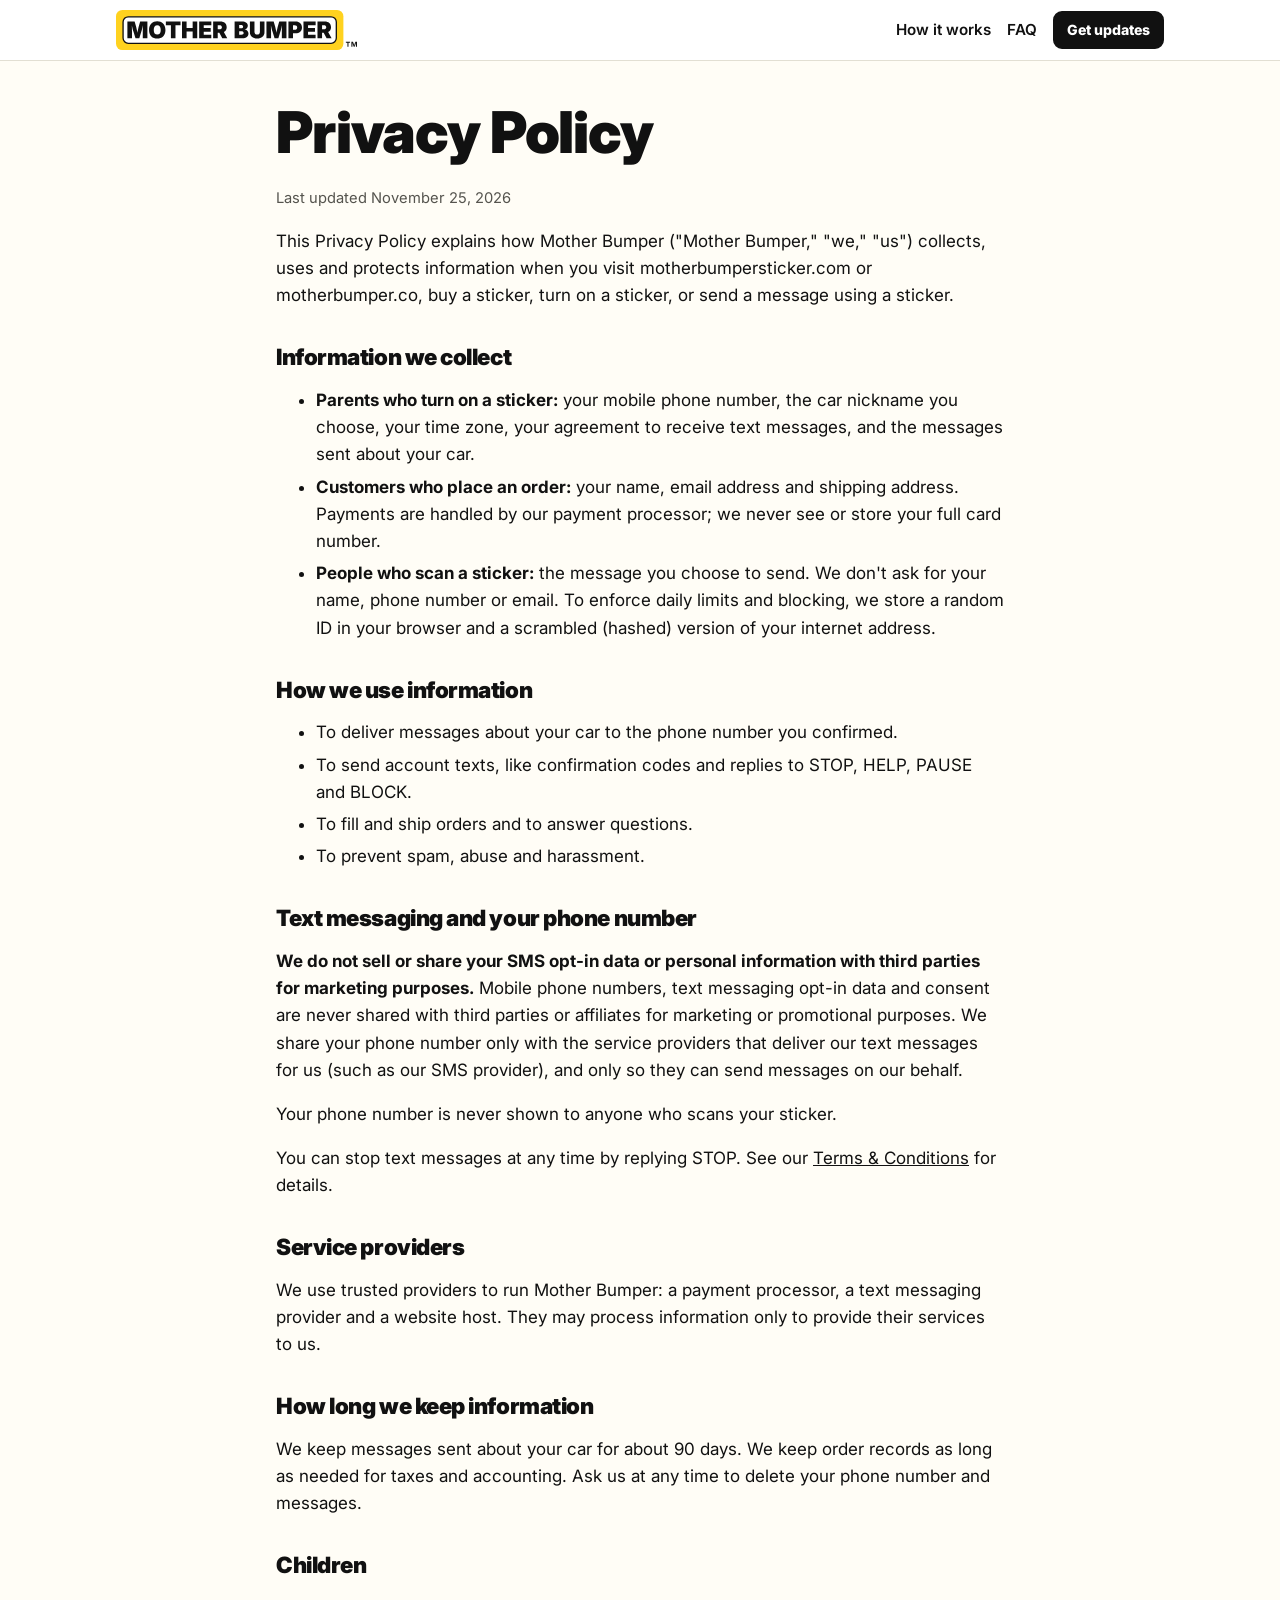
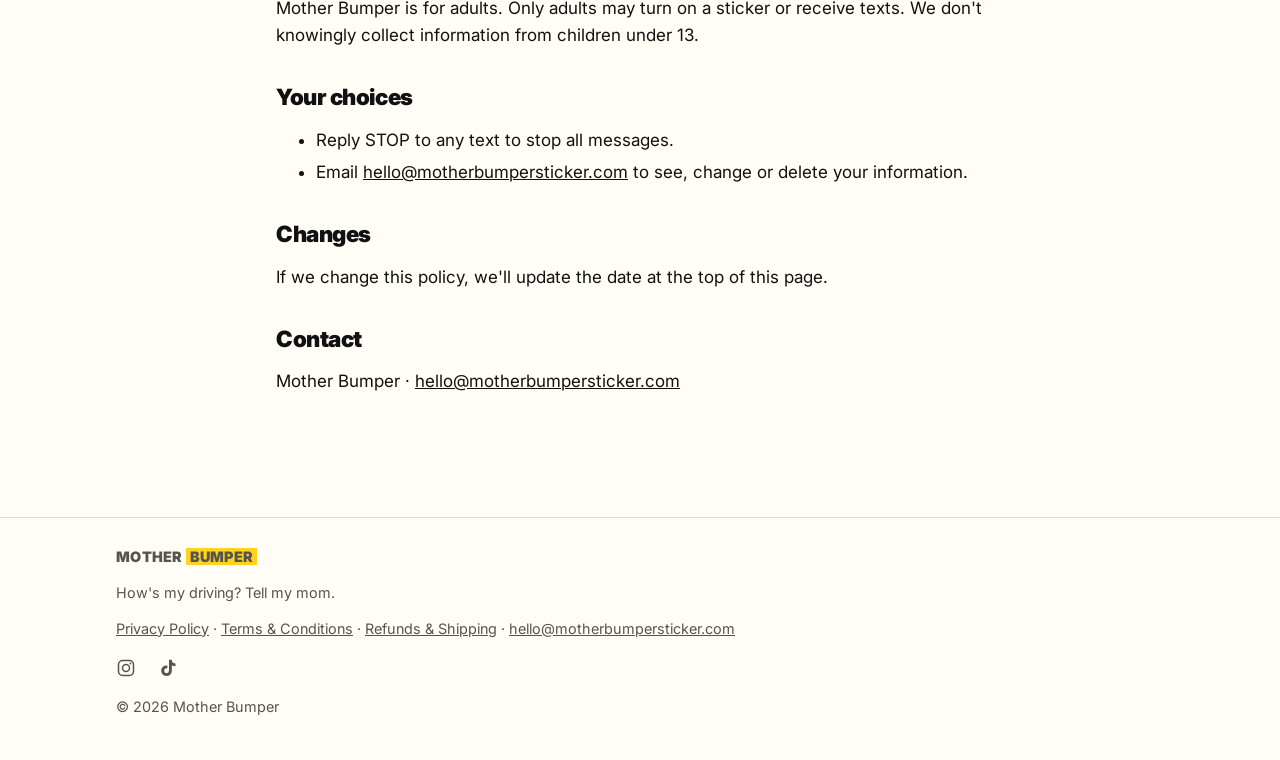
==== privacy/index.html @ d4f402c5 "Shop website as published Nov 26 (new TM logo) Co-Authored-By: Claude Opus 5.5 <noreply@anthropic.co" ====
<!doctype html><html lang="en"><head>
<meta charset="utf-8"><meta name="viewport" content="width=device-width,initial-scale=1">
<title>Privacy Policy · Mother Bumper</title><meta name="description" content="A big bumper sticker with a QR code. Other drivers scan it and text you a thumbs up or a heads-up about your new driver. $29.99 with 2 years of service, no subscription.">
<link rel="preconnect" href="https://fonts.googleapis.com"><link rel="preconnect" href="https://fonts.gstatic.com" crossorigin>
<link rel="stylesheet" href="https://fonts.googleapis.com/css2?family=Inter:wght@400;500;600;700;800;900&display=swap">
<script>document.documentElement.className+=" js"</script>
<link rel="icon" href="../favicon.svg" type="image/svg+xml"><link rel="icon" href="../favicon-32.png" sizes="32x32"><link rel="apple-touch-icon" href="../apple-touch-icon.png">
<link rel="stylesheet" href="../style.css">
<meta property="og:type" content="website"><meta property="og:site_name" content="Mother Bumper">
<meta property="og:title" content="Privacy Policy · Mother Bumper"><meta property="og:description" content="A big bumper sticker with a QR code. Other drivers scan it and text you a thumbs up or a heads-up about your new driver. $29.99 with 2 years of service, no subscription.">
<meta property="og:url" content="https://motherbumpersticker.com/privacy/">
<meta property="og:image" content="https://motherbumpersticker.com/og-image.jpg"><meta property="og:image:width" content="1200"><meta property="og:image:height" content="630">
<meta property="og:image:alt" content="A red car with a yellow Mother Bumper sticker: How's my driving? Tell my mom.">
<meta name="twitter:card" content="summary_large_image">
<style>.prose{max-width:760px;margin:0 auto;padding:40px 16px} .prose h2{font-size:1.4rem;margin-top:1.6em} .prose li{margin:.3em 0}
.shots{display:grid;grid-template-columns:repeat(auto-fit,minmax(260px,1fr));gap:20px;margin:20px 0} .shots figure{margin:0} .shots img{border:1px solid var(--line);border-radius:12px} .shots figcaption{font-size:.9rem;color:var(--muted);margin-top:6px}
.fun{display:grid;grid-template-columns:1fr;gap:20px 48px;align-items:center;padding-top:56px}
@media (min-width:760px){.fun{grid-template-columns:1fr 1fr} .fun.flip>.art{order:2}}
.fun .art{position:relative;max-width:440px;margin:0 auto;width:100%} .fun h2{margin-bottom:.3em} .fun p{font-size:1.08rem}
.fun .aside{color:var(--muted);font-size:.92rem;font-style:italic}
.fun .badge{position:absolute;width:28%;right:5%;bottom:-4%;transform:rotate(12deg)}
img{height:auto} .hero2 h1{font-size:clamp(2.2rem,4.6vw,3.3rem)}
.sec{padding-top:48px;padding-bottom:48px} .wrap.sec.tight-top{padding-top:0} .fun.sec.tight-bottom{padding-bottom:28px} .tight-top .benefits{margin-top:0} .benefits>div{background:#fff!important} section.wrap.sec{padding-top:48px;padding-bottom:48px}
.band-white{background:#fff;border-top:1px solid #eee9da;border-bottom:1px solid #eee9da}
.sub{color:var(--muted);max-width:60ch;margin-top:-4px}
.hero2{background:linear-gradient(180deg,#EAF3FC 0%,#F6F7F3 100%);border-bottom:1px solid #e3e3dc}
.hero2-grid{display:grid;grid-template-columns:1fr;gap:36px;padding-top:56px;padding-bottom:64px;align-items:center}
@media (min-width:900px){.hero2-grid{grid-template-columns:1.05fr 1fr}}
.hero2 .eyebrow{font-weight:800;font-size:.8rem;letter-spacing:.08em;text-transform:uppercase;color:#4c6a8a;margin:0 0 10px}
.hero2 h1 .ul{box-shadow:inset 0 -.22em 0 var(--y)}
.hero2 .lede{font-size:1.18rem;max-width:36ch;color:#2c2c28;margin-bottom:.4em}
.hero2 .lede2{color:var(--muted);max-width:40ch;margin-top:0}
.chips2{list-style:none;padding:0;margin:18px 0 0;display:flex;flex-wrap:wrap;gap:8px}
.chips2 li{background:#fff;border:1.5px solid #dfe3e8;border-radius:999px;padding:6px 12px;font-size:.88rem;font-weight:600}
.soon2{margin:22px 0 8px;font-size:.98rem}
.hero2-art img{transform:rotate(-3deg);border-radius:10px;box-shadow:0 2px 0 rgba(0,0,0,.06),0 24px 50px rgba(30,50,80,.22);max-width:560px;width:100%;margin:0 auto}
.big-cta{font-size:1.08rem;padding:15px 28px;display:none} .js .big-cta{display:inline-block} .js .reveal-form{display:none} .js .reveal.open .reveal-form{display:block} .js .reveal.open .big-cta{display:none}
.hero3 .chips3{margin:22px 0 0}
.signup{display:flex;gap:8px;flex-wrap:wrap;max-width:500px}
.signup input[type=email]{flex:1 1 220px;min-width:0}
.signup .btn{flex:0 0 auto}
.hp{position:absolute;left:-9999px} .sr{position:absolute;width:1px;height:1px;overflow:hidden;clip:rect(0 0 0 0)}
.fine{font-size:.8rem;color:var(--muted);margin:8px 0 0}
.msgs2{display:grid;grid-template-columns:repeat(auto-fit,minmax(280px,1fr));gap:20px;margin:24px 0 18px}
.tag2{font-weight:800;font-size:.8rem;letter-spacing:.06em;text-transform:uppercase;color:var(--muted);margin:0 0 8px}
.bubble2{background:#ECECF0;border-radius:18px 18px 18px 6px;padding:14px 16px;font-size:.95rem;line-height:1.45}
.benefits{display:grid;grid-template-columns:repeat(auto-fit,minmax(240px,1fr));gap:20px;margin:24px 0 18px}
.benefits>div{background:var(--bg);border:1px solid #eee9da;border-radius:16px;padding:22px}
.benefits .dot{display:block;width:14px;height:14px;border-radius:50%;background:var(--y);border:3px solid var(--ink);margin-bottom:12px}
.benefits p{margin:0;color:#3b3a33}
.carmock{margin:24px 0 0} .carmock img{border-radius:16px;width:100%;max-width:900px;margin:0 auto}
.carmock figcaption{text-align:center;font-size:.85rem;color:var(--muted);margin-top:8px}
.choose{margin-top:44px}
.opts{display:grid;grid-template-columns:1fr 1fr;gap:14px;max-width:760px}
.opt{margin:0;background:var(--bg);border:1px solid #eee9da;border-radius:12px;padding:12px} .opt img{border-radius:5px}
.opt figcaption{font-size:.9rem;margin-top:8px}
.price-line{margin-top:18px;font-size:.95rem}
.final{background:var(--ink);color:#fff} .final-in{padding-top:64px;padding-bottom:64px;text-align:center}
.final h2{color:#fff} .final h2::after{content:"";display:block;width:56px;height:6px;background:var(--y);margin:12px auto 0;border-radius:3px}
.final p{color:#d8d8d2} .final .signup{margin:18px auto 0;justify-content:center} .final .btn{background:var(--y);color:var(--ink);border-color:var(--y)} .final .fine{color:#aaa}
.fun.sec{padding-top:48px;padding-bottom:48px}
.hero3{position:relative;color:#fff;background:#3d4a3a url(img/hero-bg.jpg) 72% 100%/max(140%,1100px) auto no-repeat;min-height:860px;text-align:center}
.hero3::before{content:"";position:absolute;inset:0;background:linear-gradient(180deg,rgba(10,18,14,.62) 0%,rgba(10,18,14,.45) 38%,rgba(10,18,14,0) 62%)}
.hero3-in{position:relative;padding-top:64px;padding-bottom:40px;max-width:1080px}
.hero3-in>*{max-width:640px;margin-left:auto!important;margin-right:auto!important} .hero3 .chips3{justify-content:center} .hero3 .signup{justify-content:center} .hero3 h1,.hero3 .lede{text-shadow:0 2px 12px rgba(0,0,0,.35)}
.hero3 .eyebrow{font-weight:800;font-size:.8rem;letter-spacing:.1em;text-transform:uppercase;color:#FFE27A;margin:0 0 12px}
.hero3 h1{font-size:clamp(2.3rem,4.4vw,3.3rem);color:#fff;max-width:600px}
.hero3 h1 .ul{box-shadow:inset 0 -.2em 0 rgba(255,210,31,.85)}
.hero3 .lede{font-size:1.2rem;color:#E9EEF4;margin:.2em 0 .8em}
.chips3{list-style:none;padding:0;margin:0 0 20px;display:flex;flex-wrap:wrap;gap:8px}
.chips3 li{background:rgba(255,255,255,.14);border:1px solid rgba(255,255,255,.28);backdrop-filter:blur(4px);border-radius:999px;padding:6px 13px;font-size:.9rem;font-weight:600}
.chips3 li:first-child{background:var(--y);color:var(--ink);border-color:var(--y);font-size:1rem}
.hero3 .btn{background:var(--y);color:var(--ink);border-color:var(--y)}
.hero3 .fine{color:#C9D3DE}
@media (max-width:760px){.hero3{min-height:900px;background-size:255% auto;background-position:62% 100%} .hero3-in{padding-top:36px} .hero3::before{background:linear-gradient(180deg,rgba(10,18,14,.66) 0%,rgba(10,18,14,.5) 45%,rgba(10,18,14,0) 66%)}}
.phones{display:flex;gap:20px;margin:28px -16px 8px;padding:6px 16px 26px;overflow-x:auto;scroll-snap-type:x mandatory;-webkit-overflow-scrolling:touch;scrollbar-width:thin}
.swipe-hint{text-align:center;font-size:.85rem;font-weight:700;color:var(--muted);margin:0 0 14px}
.phone{margin:0;flex:0 0 300px;max-width:82vw;scroll-snap-align:center}
.phone .tag2{text-align:center}
.ph-screen{background:#fff;border:10px solid #16171a;border-radius:42px;padding:0 14px 26px;box-shadow:0 20px 40px rgba(20,30,50,.18);min-height:450px;position:relative}
.ph-screen::before{content:"";display:block;width:90px;height:24px;background:#16171a;border-radius:0 0 14px 14px;margin:0 auto 10px}
.ph-head{display:flex;flex-direction:column;align-items:center;gap:4px;padding-bottom:10px;border-bottom:1px solid #eee}
.ph-av{width:44px;height:44px;border-radius:50%;background:var(--y);color:var(--ink);font-weight:900;font-size:.9rem;display:flex;align-items:center;justify-content:center}
.ph-name{font-size:.78rem;color:#333;font-weight:600}
.ph-time{text-align:center;font-size:.72rem;color:#8a8a8f;margin:12px 0 8px}
.ph-bub{background:#E9E9EB;color:#111;border-radius:20px 20px 20px 6px;padding:10px 14px;font-size:.9rem;line-height:1.38;max-width:88%}
.closeup{position:absolute;left:16px;right:16px;bottom:min(calc(max(28.3vw,222px) - 222px),158px);text-align:center;z-index:1} @media (max-width:760px){.closeup{bottom:calc(33vw - 104px)}}
.closeup img{max-width:620px;width:100%;margin:0 auto;transform:rotate(-2deg);border-radius:8px;box-shadow:0 18px 40px rgba(20,30,40,.28)}
.closeup p{font-size:.85rem;color:var(--muted);margin:14px 0 0}
 #how h2{margin-bottom:24px;max-width:24ch}
@media (max-width:760px){.sec,section.wrap.sec,.fun.sec{padding-top:32px!important;padding-bottom:32px!important} .wrap.sec.tight-top{padding-top:0!important} .fun.sec.tight-bottom{padding-bottom:20px!important}}
.steps li p{margin-bottom:0}
.phone.shot img{width:100%;mix-blend-mode:multiply} @media (min-width:1000px){.phones{justify-content:center} .swipe-hint{display:none}}
.how-grid{display:grid;gap:24px;align-items:center} @media (min-width:860px){.how-grid{grid-template-columns:1.1fr .9fr}}
.steps.steps-col{grid-template-columns:1fr} .how-art img{max-width:400px;width:100%;margin:0 auto}
.phones-wrap{position:relative}
.more-arrow{position:absolute;right:4px;top:42%;width:48px;height:48px;border-radius:50%;border:0;background:var(--y);color:var(--ink);font:inherit;font-size:1.5rem;font-weight:900;box-shadow:0 6px 18px rgba(0,0,0,.25);cursor:pointer;z-index:3}
@media (min-width:1000px){.more-arrow{display:none}}
@media (max-width:760px){.opts{grid-template-columns:1fr 1fr!important;gap:10px!important}}
.cgroup{margin-top:28px} .cgroup h3{font-size:1.25rem;margin-bottom:2px} .cgroup .sub{margin-top:0}
.cta-row{margin:22px 0 0} .cta-row.center{text-align:center;margin:8px 0 14px} #how .cta-row,#stickers .cta-row{text-align:center}
.specs{background:var(--bg);border:1px solid #eee9da;border-radius:16px;padding:20px 22px;margin-top:28px} .specs h3{margin:0 0 8px} .specs ul{margin:0;padding-left:1.1em;display:grid;gap:6px} @media (min-width:760px){.specs ul{grid-template-columns:1fr 1fr;column-gap:28px}}
.closeup .size-note{display:inline-block;font-size:.95rem;color:#fff;font-weight:700;margin:14px auto 0;max-width:560px;background:rgba(10,18,14,.72);padding:8px 14px;border-radius:10px;line-height:1.35}
.big-point{font-size:1.3rem;font-weight:800;margin:0 0 8px}
.sizecmp{margin:18px 0 8px;padding:24px 20px 18px;background:#fff;border:1px solid #eee9da;border-radius:16px;container-type:inline-size}
.sc-row{display:flex;align-items:flex-end;justify-content:center;gap:5.3%}
.sc-sticker{width:51.8%} .sc-plate{width:42.9%}
.sc-sticker img{width:100%;aspect-ratio:14.5/4;border-radius:3px;box-shadow:0 4px 14px rgba(0,0,0,.15)}
.plate{width:100%;aspect-ratio:12/6;background:#eef1f3;border:3px solid #68727a;border-radius:6%/12%;display:flex;flex-direction:column;align-items:center;justify-content:center;box-sizing:border-box}
.pl-state{font-weight:800;letter-spacing:.2em;color:#3E7BD6;font-size:max(9px,1.4cqw)} .pl-num{font-weight:900;letter-spacing:.06em;color:#36414a;font-size:max(14px,3.2cqw)}
.sc-dim{position:relative;margin-top:10px;border-top:2px solid #111;text-align:center} .sc-dim::before,.sc-dim::after{content:"";position:absolute;top:-8px;width:2px;height:14px;background:#111} .sc-dim::before{left:0} .sc-dim::after{right:0}
.sc-dim span{display:inline-block;font-weight:700;font-size:.9rem;margin-top:4px}
.sc-label{text-align:center;font-weight:800;margin:4px 0 0;font-size:1rem} .sc-label small{font-weight:500;color:var(--muted)}
.sizecmp figcaption{text-align:center;font-weight:600;margin-top:16px;font-size:.98rem}
@media (max-width:640px){.sc-row{flex-direction:column;align-items:flex-start;gap:22px} .sc-sticker{width:100%} .sc-plate{width:82.76%} .sizecmp{padding:20px 14px 16px}}
.founder{padding:8px 0 44px} .founder p{max-width:560px;margin:0 auto;text-align:center;font-style:italic;font-size:1.05rem;color:#4a4943} .founder p::before{content:'';display:block;width:40px;height:2px;background:var(--y);margin:0 auto 16px}
.social{display:flex;gap:14px;margin:10px 0 10px -4px}.social a{color:var(--muted);display:inline-flex;padding:4px;border-radius:6px}.social a:hover{color:var(--ink)}.social svg{display:block}
.photo{border-radius:14px;box-shadow:0 10px 30px rgba(0,0,0,.14);display:block} .fun .art.art-photo{max-width:560px} .how-art img.photo{max-width:480px}
.size-pair{display:block;grid-template-columns:1fr;gap:18px;align-items:center;margin:18px 0 8px} .size-pair .sizecmp{margin:0} .size-photo{width:100%}
@media (min-width:900px){.size-pair{grid-template-columns:3fr 2fr}}
.hero4{background:#dfeaf3 url(img/hero-wide.jpg) left center/cover no-repeat;min-height:640px;display:flex;align-items:center}
.hero4::before{background:linear-gradient(90deg,rgba(14,18,24,0) 38%,rgba(14,18,24,.5) 58%,rgba(14,18,24,.72) 100%)}
.hero4 .hero3-in{padding-top:56px;padding-bottom:56px;width:100%;max-width:1180px}
.hero4 .hero3-in>*{max-width:470px;margin-left:auto!important;margin-right:0!important;text-align:left}
.hero4 .chips3,.hero4 .signup{justify-content:flex-start}
.hero4 h1{font-size:clamp(2.2rem,3.8vw,3.1rem)}
.hero4-photo{display:none}
.size-note4{font-size:.76rem;font-style:italic;line-height:1.4;color:#D5DDE5;margin-top:14px!important;text-shadow:0 1px 6px rgba(0,0,0,.5)}
@media (max-width:860px){.hero4{display:block;background:linear-gradient(180deg,#E3F0FA 0%,#F4F9FD 100%);min-height:0;color:var(--ink)} .hero4::before{display:none} .hero4 h1{color:var(--ink)} .hero4 h1,.hero4 .lede{text-shadow:none} .hero4 .lede{color:#33414d} .hero4 .eyebrow{color:#3c5a73} .hero4 .chips3 li{background:#fff;border-color:#cddbe6;color:var(--ink);backdrop-filter:none} .hero4 .chips3 li:first-child{background:var(--y);border-color:var(--y)} .hero4 .size-note4{color:var(--muted);text-shadow:none} .hero4 .fine{color:var(--muted)}
.hero4 .hero3-in>.hero4-photo{display:block;height:min(100vw,440px);background:url(img/hero-phone.jpg) 30% 50%/cover no-repeat;margin:4px -16px 22px -16px!important;max-width:none}
.hero4 .hero3-in{padding-top:26px;padding-bottom:34px} .hero4 .hero3-in>*{max-width:none;margin-left:0!important}}
.soon{background:var(--y-soft);border:2px solid var(--ink);border-radius:14px;padding:18px 20px;margin-top:20px}</style>
</head><body>
<header class="top"><div class="wrap"><a href="../" class="home"><img src="../img/logo.svg" alt="Mother Bumper" class="logo" width="241" height="40"></a>
<nav><a href="../#how">How it works</a><a href="../#faq">FAQ</a><a href="../#updates" class="btn sm">Get updates</a></nav></div></header>
<main><div class="prose">
<h1>Privacy Policy</h1>
<p class="small">Last updated November 25, 2026</p>
<p>This Privacy Policy explains how Mother Bumper ("Mother Bumper," "we," "us") collects, uses and protects information when you visit motherbumpersticker.com or motherbumper.co, buy a sticker, turn on a sticker, or send a message using a sticker.</p>

<h2>Information we collect</h2>
<ul>
<li><b>Parents who turn on a sticker:</b> your mobile phone number, the car nickname you choose, your time zone, your agreement to receive text messages, and the messages sent about your car.</li>
<li><b>Customers who place an order:</b> your name, email address and shipping address. Payments are handled by our payment processor; we never see or store your full card number.</li>
<li><b>People who scan a sticker:</b> the message you choose to send. We don't ask for your name, phone number or email. To enforce daily limits and blocking, we store a random ID in your browser and a scrambled (hashed) version of your internet address.</li>
</ul>

<h2>How we use information</h2>
<ul>
<li>To deliver messages about your car to the phone number you confirmed.</li>
<li>To send account texts, like confirmation codes and replies to STOP, HELP, PAUSE and BLOCK.</li>
<li>To fill and ship orders and to answer questions.</li>
<li>To prevent spam, abuse and harassment.</li>
</ul>

<h2>Text messaging and your phone number</h2>
<p><b>We do not sell or share your SMS opt-in data or personal information with third parties for marketing purposes.</b> Mobile phone numbers, text messaging opt-in data and consent are never shared with third parties or affiliates for marketing or promotional purposes. We share your phone number only with the service providers that deliver our text messages for us (such as our SMS provider), and only so they can send messages on our behalf.</p>
<p>Your phone number is never shown to anyone who scans your sticker.</p>
<p>You can stop text messages at any time by replying STOP. See our <a href="../terms/">Terms &amp; Conditions</a> for details.</p>

<h2>Service providers</h2>
<p>We use trusted providers to run Mother Bumper: a payment processor, a text messaging provider and a website host. They may process information only to provide their services to us.</p>

<h2>How long we keep information</h2>
<p>We keep messages sent about your car for about 90 days. We keep order records as long as needed for taxes and accounting. Ask us at any time to delete your phone number and messages.</p>

<h2>Children</h2>
<p>Mother Bumper is for adults. Only adults may turn on a sticker or receive texts. We don't knowingly collect information from children under 13.</p>

<h2>Your choices</h2>
<ul>
<li>Reply STOP to any text to stop all messages.</li>
<li>Email <a href="mailto:hello@motherbumpersticker.com">hello@motherbumpersticker.com</a> to see, change or delete your information.</li>
</ul>

<h2>Changes</h2>
<p>If we change this policy, we'll update the date at the top of this page.</p>

<h2>Contact</h2>
<p>Mother Bumper · <a href="mailto:hello@motherbumpersticker.com">hello@motherbumpersticker.com</a></p>
</div></main>
<footer><div class="wrap"><span class="brand">MOTHER <span>BUMPER</span></span><p>How's my driving? Tell my mom.</p>
<p><a href="../privacy/">Privacy Policy</a> · <a href="../terms/">Terms &amp; Conditions</a> · <a href="../refunds/">Refunds &amp; Shipping</a> · <a href="mailto:hello@motherbumpersticker.com">hello@motherbumpersticker.com</a></p>
<p class="social"><a href="https://www.instagram.com/motherbumpersticker/" aria-label="Mother Bumper on Instagram" target="_blank" rel="noopener"><svg viewBox="0 0 24 24" width="20" height="20" aria-hidden="true" fill="none" stroke="currentColor" stroke-width="1.8"><rect x="3" y="3" width="18" height="18" rx="5"/><circle cx="12" cy="12" r="4.2"/><circle cx="17.4" cy="6.6" r="1.1" fill="currentColor" stroke="none"/></svg></a><a href="https://www.tiktok.com/@motherbumpersticker" aria-label="Mother Bumper on TikTok" target="_blank" rel="noopener"><svg viewBox="0 0 24 24" width="20" height="20" aria-hidden="true" fill="currentColor"><path d="M16.6 2h-3.4v13.3a2.9 2.9 0 1 1-2.9-2.9c.3 0 .6 0 .9.1V9a6.4 6.4 0 1 0 5.4 6.3V8.6a8 8 0 0 0 4.4 1.4V6.6a4.5 4.5 0 0 1-4.4-4.6z"/></svg></a></p>
<p>&copy; 2026 Mother Bumper</p></div></footer>
</body></html>
---- style.css ----
:root{
  --y:#FFD21F; --y-soft:#FFF3C4; --ink:#111; --muted:#55544e; --line:#e2dfd3; --bg:#fffdf6; --card:#fff;
  --good:#1f7a45; --warn:#b4231a;
  font-family:Inter,system-ui,-apple-system,"Segoe UI",sans-serif;
}
*{box-sizing:border-box}
body{margin:0;background:var(--bg);color:var(--ink);font-size:17px;line-height:1.5}
a{color:inherit}
img{max-width:100%;display:block}
h1,h2,h3{line-height:1.1;letter-spacing:-.02em;margin:0 0 .4em}
h1{font-weight:900;font-size:clamp(2.2rem,6vw,3.6rem)}
h2{font-weight:900;font-size:clamp(1.6rem,4vw,2.3rem);margin-top:.2em}
h3{font-weight:800;font-size:1.15rem}
.wrap{max-width:1080px;margin:0 auto;padding:0 16px}
section.wrap{padding-top:56px;padding-bottom:8px}
.small,.tiny{color:var(--muted)} .small{font-size:.92rem} .tiny{font-size:.82rem}
.center{text-align:center}

.demo{background:#222;color:#ffe680;text-align:center;font-size:.85rem;padding:6px 12px}
.demo-hint{background:var(--y-soft);border-left:4px solid var(--y);padding:8px 12px;border-radius:6px;font-size:.92rem}

.brand{font-weight:900;letter-spacing:.02em;white-space:nowrap}
.brand span{background:var(--y);padding:0 .25em}
header.top{border-bottom:1px solid var(--line);background:#fff;position:sticky;top:0;z-index:5}
header.top .wrap{display:flex;align-items:center;justify-content:space-between;gap:12px;min-height:60px;flex-wrap:wrap}
header.top .home{text-decoration:none;font-size:1.1rem}
header.top .home{display:block;line-height:0}
.logo{display:block;height:40px;width:auto}
@media (max-width:640px){.logo{height:34px}}
header.top nav{display:flex;gap:16px;align-items:center;font-weight:600;font-size:.95rem}
header.top nav a{text-decoration:none}
@media (max-width:640px){header.top nav a:not(.btn){display:none}}

.btn{display:inline-block;background:var(--ink);color:#fff;border:2px solid var(--ink);border-radius:12px;padding:12px 22px;font:inherit;font-weight:800;text-decoration:none;cursor:pointer;text-align:center}
.btn:hover{filter:brightness(1.15)}
.btn:disabled{opacity:.4;cursor:not-allowed}
.btn.sm{padding:6px 12px;font-size:.88rem;border-radius:9px}
.btn.big{display:block;width:100%;padding:15px;font-size:1.08rem}
.btn.alt{background:transparent;color:var(--ink);border-color:var(--line)}
.btn.y{background:var(--y);color:var(--ink);border-color:var(--y)}
.btn.danger{color:var(--warn)}
.link{background:none;border:0;font:inherit;color:var(--muted);text-decoration:underline;cursor:pointer;padding:8px;display:block;margin:4px auto 0}

.hero{background:var(--y);border-bottom:6px solid var(--ink)}
.hero-grid{display:grid;grid-template-columns:1fr;gap:28px;padding-top:44px;padding-bottom:44px;align-items:center}
@media (min-width:860px){.hero-grid{grid-template-columns:1.05fr 1fr}}
.hero h1 .hl{background:var(--ink);color:var(--y);padding:0 .15em;box-decoration-break:clone;-webkit-box-decoration-break:clone}
.hero .lede{font-size:1.2rem;max-width:34ch}
.hero .small{color:#3b3a33}
.hero-img{border-radius:10px;box-shadow:0 10px 30px rgba(0,0,0,.25);transform:rotate(-2deg)}

.steps{list-style:none;padding:0;margin:0;display:grid;grid-template-columns:repeat(auto-fit,minmax(230px,1fr));gap:16px}
.steps li{background:var(--card);border:1px solid var(--line);border-radius:14px;padding:18px}
.steps li>b{display:inline-flex;width:34px;height:34px;border-radius:50%;background:var(--y);align-items:center;justify-content:center;font-weight:900;margin-bottom:10px}
.phone-demo{max-width:420px;margin:28px auto 0;background:#f1f1f3;border-radius:24px;padding:16px;display:flex;flex-direction:column;gap:10px}
.bubble{background:#e3e3e8;border-radius:16px;padding:10px 12px;font-size:.92rem}

.band{background:var(--ink);color:#fff;margin-top:56px}
.three{display:grid;grid-template-columns:repeat(auto-fit,minmax(240px,1fr));gap:24px;padding-top:40px;padding-bottom:40px}
.band h3{color:var(--y)}
.band p{color:#ddd;margin:0}

.picks{display:grid;grid-template-columns:repeat(auto-fill,minmax(250px,1fr));gap:14px;margin:18px 0 90px}
.pick{background:var(--card);border:2px solid var(--line);border-radius:14px;padding:12px;display:flex;flex-direction:column;gap:10px;cursor:default}
.pick.on{border-color:var(--ink);box-shadow:0 0 0 3px var(--y)}
.pick img{border-radius:6px}
.pick-row{display:flex;justify-content:space-between;align-items:center;gap:8px;font-size:.95rem}
.qty{display:flex;align-items:center;border:1.5px solid var(--line);border-radius:10px;overflow:hidden;flex:none}
.qty button{width:36px;height:36px;border:0;background:#f4f2ea;font-size:1.2rem;font-weight:700;cursor:pointer}
.qty input{width:40px!important;height:36px;border:0!important;padding:0!important;border-radius:0!important;text-align:center;font:inherit;font-weight:700;-moz-appearance:textfield}
.qty input::-webkit-inner-spin-button{-webkit-appearance:none}
.cart-bar{position:sticky;bottom:12px;background:var(--ink);color:#fff;border-radius:16px;padding:12px 14px 12px 20px;display:flex;align-items:center;justify-content:space-between;gap:12px;box-shadow:0 8px 24px rgba(0,0,0,.25)}
.cart-bar div{display:flex;flex-direction:column;line-height:1.2}
.cart-bar span{font-size:.85rem;color:#ccc}
.cart-bar strong{font-size:1.4rem}
.cart-bar .btn{background:var(--y);color:var(--ink);border-color:var(--y)}

.faq details{border-bottom:1px solid var(--line);padding:14px 0}
.faq summary{font-weight:700;cursor:pointer}
.faq p{margin:.6em 0 0;color:var(--muted)}
footer{margin-top:64px;border-top:1px solid var(--line);padding:28px 0;font-size:.9rem;color:var(--muted)}

/* Phone pages reached from a QR code */
main.narrow{max-width:480px;margin:0 auto;background:#fff;min-height:100vh}
.mini{background:var(--y);border-bottom:4px solid var(--ink)}
.mini-in{padding:14px 16px;font-weight:900;font-size:1.35rem;letter-spacing:-.01em;line-height:1.15}
.mini small{display:block;font-size:.72rem;letter-spacing:.08em;font-weight:700;opacity:.8}
.pad{padding:18px 16px}
.big{font-size:1.25rem;font-weight:800;line-height:1.25;margin:.2em 0 .5em}
.stack{display:flex;flex-direction:column;gap:12px}
.err{background:#fde8e6;color:var(--warn);border-radius:8px;padding:9px 12px;font-weight:600}
.ok{background:#e4f4ea;color:var(--good);border-radius:8px;padding:9px 12px;font-weight:600}
.emoji{font-size:3rem;margin-top:12px}
.carname{display:inline-block;background:var(--ink);color:var(--y);font-weight:800;border-radius:8px;padding:3px 10px;margin:0}
.tiles{display:grid;grid-template-columns:1fr 1fr;gap:12px;margin:12px 0}
.tile{border:2.5px solid var(--line);border-radius:16px;padding:18px 8px;text-align:center;font-weight:800;cursor:pointer;position:relative}
.tile input{position:absolute;opacity:0;inset:0;cursor:pointer}
.tile .t-emoji{display:block;font-size:2rem;line-height:1.2}
.tile.good{border-color:var(--good)} .tile.warn{border-color:var(--warn)}
.tile:has(input:checked){box-shadow:0 0 0 3px var(--y)}
.chips{display:flex;flex-wrap:wrap;gap:8px;margin-bottom:12px}
.chip{position:relative;cursor:pointer}
.chip input{position:absolute;opacity:0}
.chip span{display:inline-block;border:2px solid var(--line);border-radius:999px;padding:8px 14px;font-weight:700;font-size:.95rem}
.chip input:checked+span{background:var(--warn);border-color:var(--warn);color:#fff}
.chip input:focus-visible+span{outline:3px solid var(--y)}
textarea,input:not([type=checkbox]):not([type=radio]),select{width:100%;font:inherit;border:2px solid var(--line);border-radius:10px;padding:11px 12px;background:#fff}
textarea:focus,input:focus,select:focus{outline:none;border-color:var(--ink)}
.lbl{display:block;font-weight:700;font-size:.9rem;margin-top:10px}
.lbl input,.lbl select{margin-top:4px;font-weight:400}
.check{display:flex;gap:10px;align-items:flex-start;font-size:.85rem;color:var(--muted)}
.check input{margin-top:3px;width:18px;height:18px;flex:none}
.code-input{text-align:center;font-size:2rem!important;font-weight:900;letter-spacing:.3em;text-transform:uppercase}
.sticker-preview img{border-radius:6px;box-shadow:0 2px 8px rgba(0,0,0,.15);margin-bottom:8px}
.scan textarea{margin-bottom:8px}
.scan .btn.y{margin-top:12px}
.hp{position:absolute;left:-9999px}
.howto{text-align:left;background:var(--y-soft);border-radius:12px;padding:6px 16px;margin:16px 0}
.howto ul{padding-left:1.2em;margin-top:0}
.card{background:var(--card);border:1px solid var(--line);border-radius:12px;padding:16px;margin:14px 0}
.settings .card .btn{align-self:flex-start}
.prose{line-height:1.6}

/* Admin */
.admin{padding-bottom:60px}
.admin-top{display:flex;align-items:center;gap:10px;flex-wrap:wrap;padding:16px 0;border-bottom:1px solid var(--line);margin-bottom:18px}
.admin-top>a{text-decoration:none}
.admin-nav{display:flex;gap:14px;margin-left:auto;font-weight:600;flex-wrap:wrap}
.admin h1{font-size:1.8rem}
.stats{display:grid;grid-template-columns:repeat(auto-fit,minmax(170px,1fr));gap:12px}
.stat{background:#fff;border:1px solid var(--line);border-radius:12px;padding:16px;text-decoration:none;color:var(--muted)}
.stat b{display:block;font-size:2rem;color:var(--ink)}
.stat.hot{border:2px solid var(--ink);background:var(--y-soft)}
.svc li{margin:.3em 0}
.tabs{display:flex;gap:6px;margin-bottom:12px;flex-wrap:wrap}
.tabs a{padding:6px 12px;border-radius:999px;border:1.5px solid var(--line);text-decoration:none;font-weight:600;font-size:.9rem}
.tabs a.on{background:var(--ink);color:#fff;border-color:var(--ink)}
.tbl{width:100%;border-collapse:collapse;background:#fff;font-size:.9rem;display:block;overflow-x:auto}
.tbl th,.tbl td{text-align:left;padding:10px;border-bottom:1px solid var(--line);vertical-align:top}
.tbl th{font-size:.75rem;text-transform:uppercase;letter-spacing:.05em;color:var(--muted)}
.tbl td.pre{white-space:pre-wrap;min-width:260px}
.tbl form{display:inline-block;margin:2px}
.tag{background:#eee;border-radius:4px;padding:0 5px;font-size:.75rem}
.err-inline{color:var(--warn);font-size:.8rem}
.inline{display:flex;gap:10px;align-items:flex-end;flex-wrap:wrap}
.inline .lbl{flex:1;min-width:140px}
.two-col{display:grid;grid-template-columns:repeat(auto-fit,minmax(260px,1fr));gap:14px}
.qr-grid{display:grid;grid-template-columns:repeat(auto-fill,minmax(150px,1fr));gap:14px}
.qr-cell{border:1px solid var(--line);padding:8px;text-align:center;font-size:1.2rem;letter-spacing:.15em;break-inside:avoid}
.slip{max-width:560px;margin:30px auto;padding:20px}
@media print{.demo{display:none}}
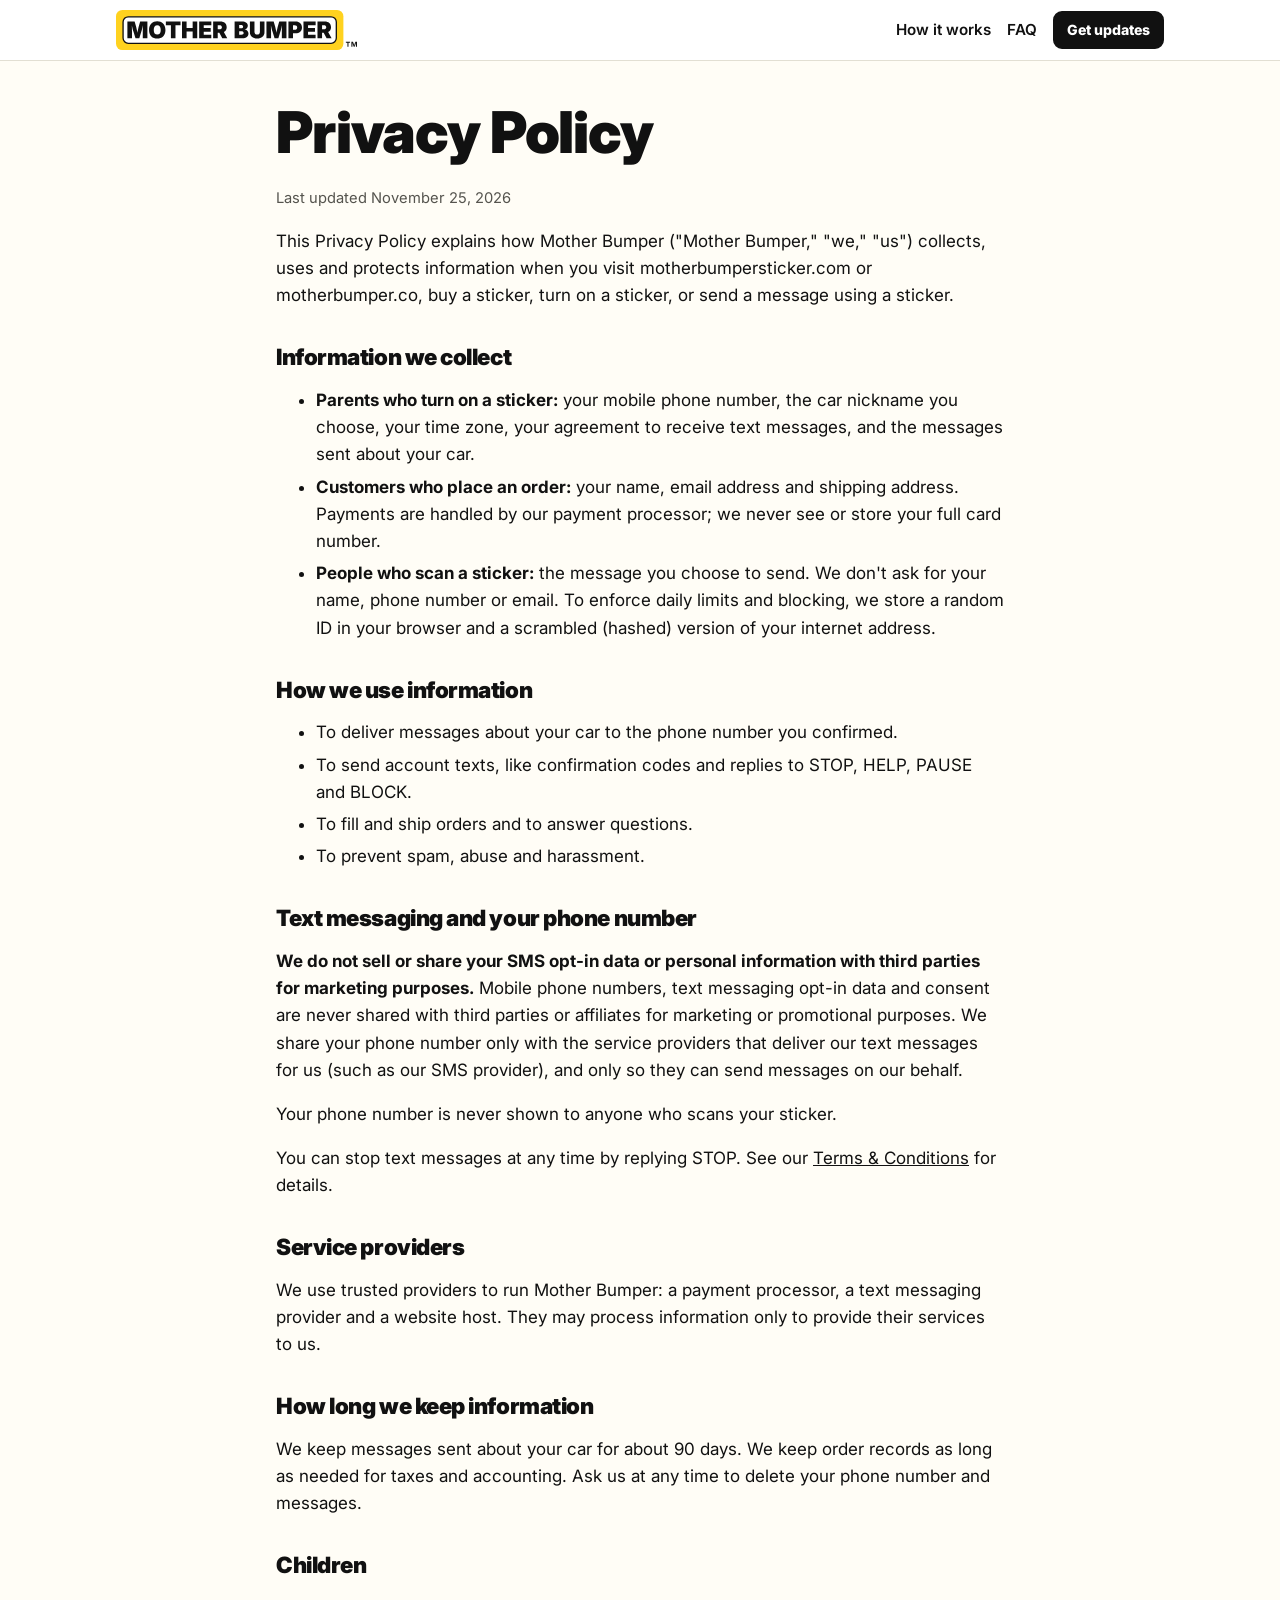
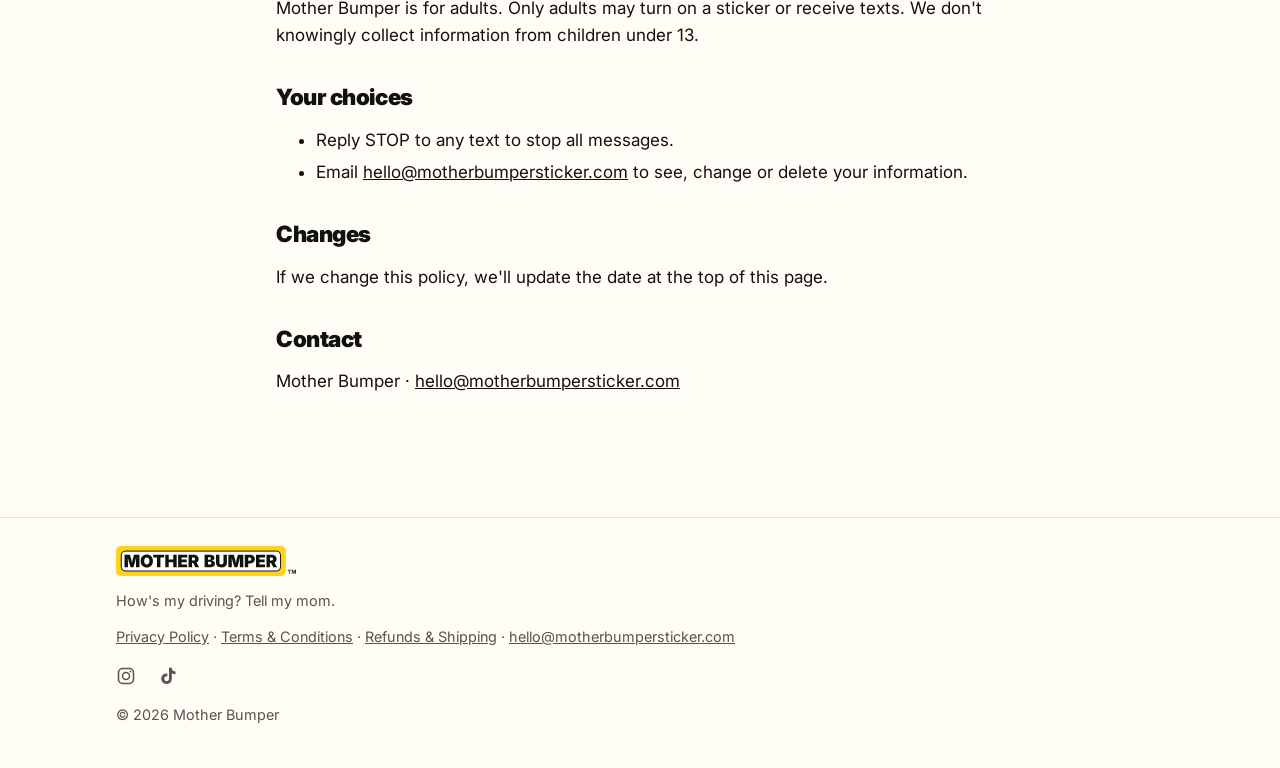
==== commit c513c7a3: "Footer: show the TM logo instead of the old text brand Co-Authored-By: Claude Opus 5.5 <noreply@anth" ====
--- a/privacy/index.html
+++ b/privacy/index.html
@@ -179,7 +179,7 @@
 <h2>Contact</h2>
 <p>Mother Bumper · <a href="mailto:hello@motherbumpersticker.com">hello@motherbumpersticker.com</a></p>
 </div></main>
-<footer><div class="wrap"><span class="brand">MOTHER <span>BUMPER</span></span><p>How's my driving? Tell my mom.</p>
+<footer><div class="wrap"><img src="../img/logo.svg" alt="Mother Bumper" width="181" height="30" style="display:block;height:30px;width:auto;margin:0 0 6px"><p>How's my driving? Tell my mom.</p>
 <p><a href="../privacy/">Privacy Policy</a> · <a href="../terms/">Terms &amp; Conditions</a> · <a href="../refunds/">Refunds &amp; Shipping</a> · <a href="mailto:hello@motherbumpersticker.com">hello@motherbumpersticker.com</a></p>
 <p class="social"><a href="https://www.instagram.com/motherbumpersticker/" aria-label="Mother Bumper on Instagram" target="_blank" rel="noopener"><svg viewBox="0 0 24 24" width="20" height="20" aria-hidden="true" fill="none" stroke="currentColor" stroke-width="1.8"><rect x="3" y="3" width="18" height="18" rx="5"/><circle cx="12" cy="12" r="4.2"/><circle cx="17.4" cy="6.6" r="1.1" fill="currentColor" stroke="none"/></svg></a><a href="https://www.tiktok.com/@motherbumpersticker" aria-label="Mother Bumper on TikTok" target="_blank" rel="noopener"><svg viewBox="0 0 24 24" width="20" height="20" aria-hidden="true" fill="currentColor"><path d="M16.6 2h-3.4v13.3a2.9 2.9 0 1 1-2.9-2.9c.3 0 .6 0 .9.1V9a6.4 6.4 0 1 0 5.4 6.3V8.6a8 8 0 0 0 4.4 1.4V6.6a4.5 4.5 0 0 1-4.4-4.6z"/></svg></a></p>
 <p>&copy; 2026 Mother Bumper</p></div></footer>
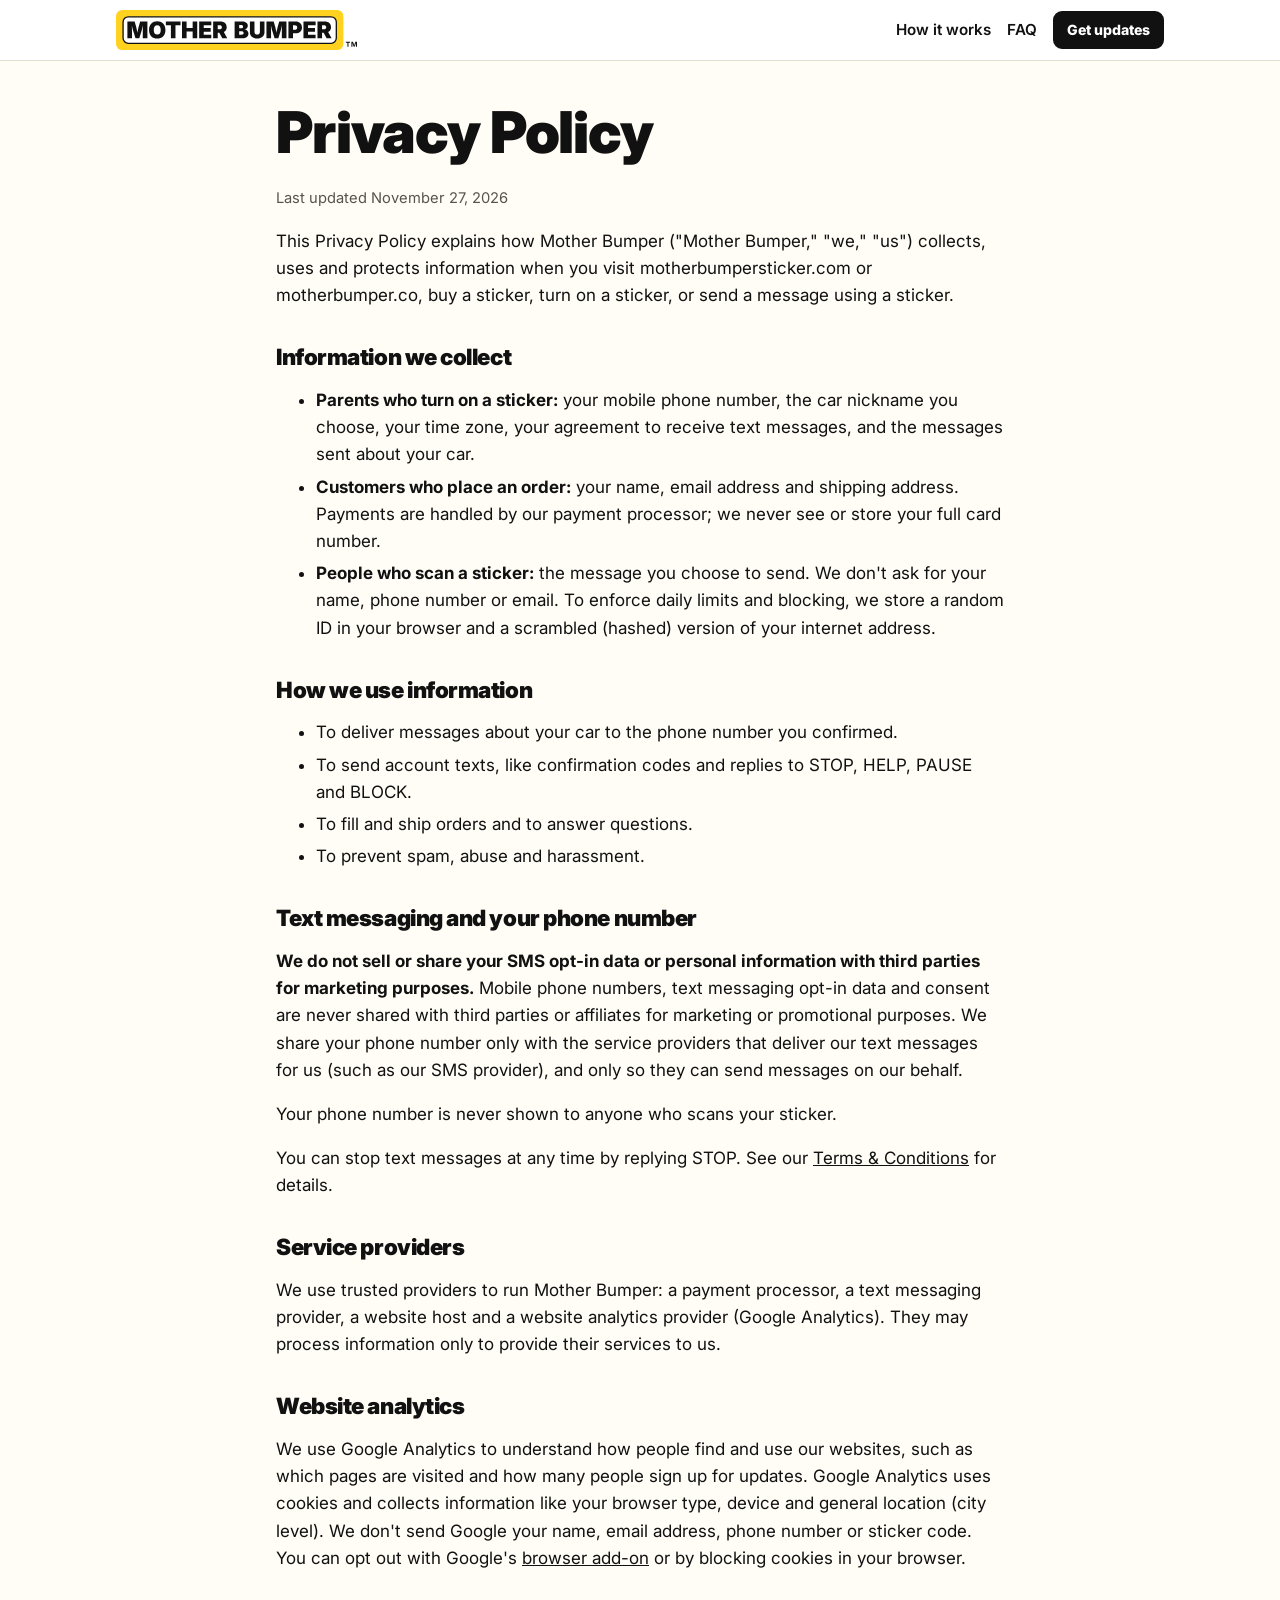
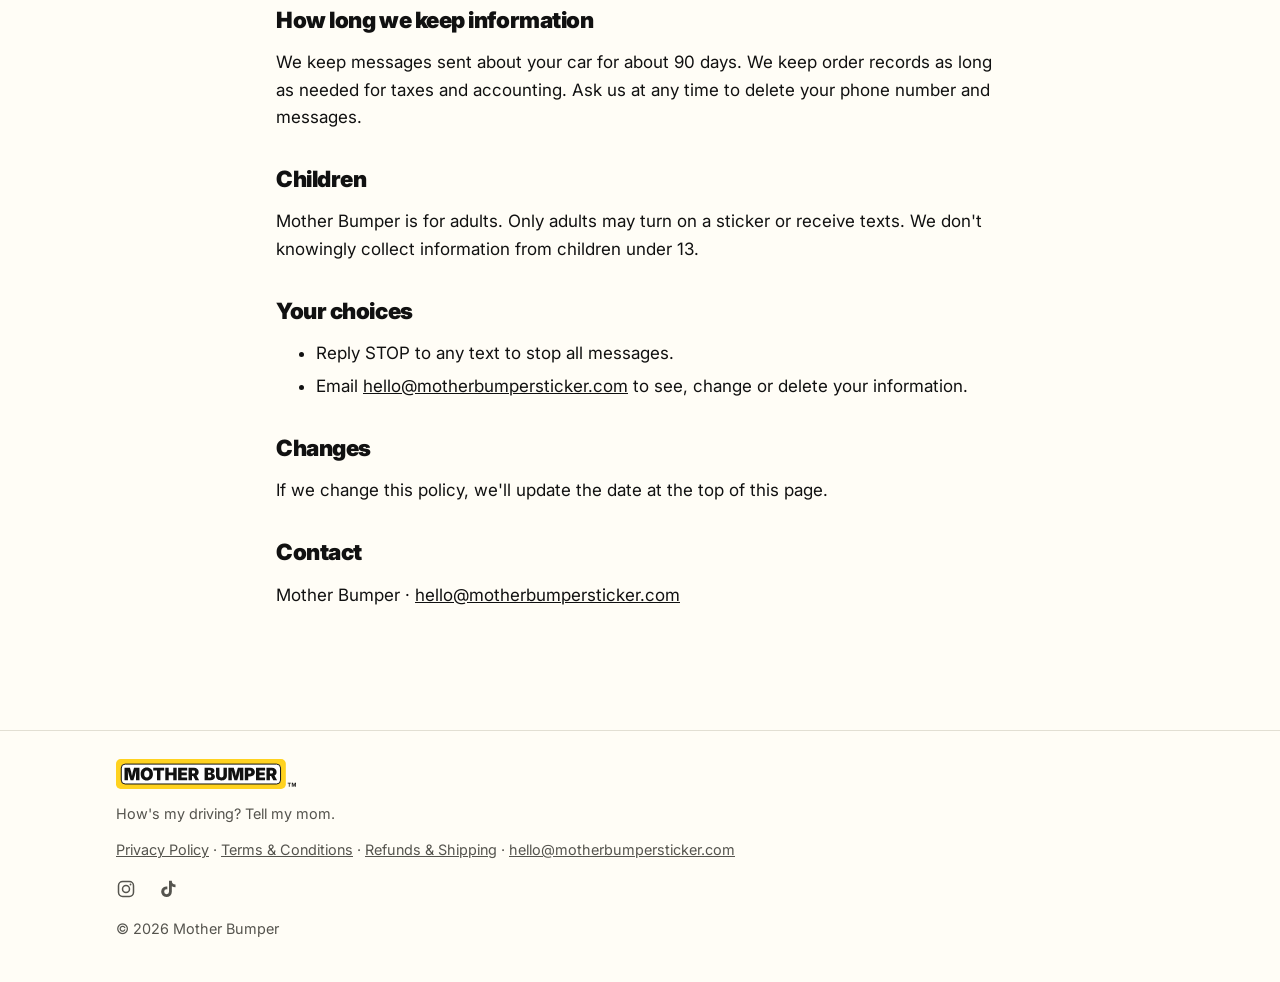
==== commit 747a50ba: "Add Google Analytics (GA4) to every page; count signups; privacy note Co-Authored-By: Claude Opus 5." ====
--- a/privacy/index.html
+++ b/privacy/index.html
@@ -1,5 +1,8 @@
 <!doctype html><html lang="en"><head>
 <meta charset="utf-8"><meta name="viewport" content="width=device-width,initial-scale=1">
+<!-- Google Analytics (GA4). The page address is sent without its "?" part, except ad-campaign tags (utm_ and click IDs). -->
+<script async src="https://www.googletagmanager.com/gtag/js?id=G-M8KWBPWG7T"></script>
+<script>window.dataLayer=window.dataLayer||[];function gtag(){dataLayer.push(arguments);}gtag('js',new Date());(function(){var q=new URLSearchParams(location.search),k=new URLSearchParams();q.forEach(function(v,n){if(/^(utm_\w+|gclid|gbraid|wbraid|fbclid|ttclid)$/.test(n))k.append(n,v)});var s=k.toString();gtag('config','G-M8KWBPWG7T',{page_location:location.origin+location.pathname+(s?'?'+s:'')})})();</script>
 <title>Privacy Policy · Mother Bumper</title><meta name="description" content="A big bumper sticker with a QR code. Other drivers scan it and text you a thumbs up or a heads-up about your new driver. $29.99 with 2 years of service, no subscription.">
 <link rel="preconnect" href="https://fonts.googleapis.com"><link rel="preconnect" href="https://fonts.gstatic.com" crossorigin>
 <link rel="stylesheet" href="https://fonts.googleapis.com/css2?family=Inter:wght@400;500;600;700;800;900&display=swap">
@@ -8,6 +11,7 @@
 <link rel="stylesheet" href="../style.css">
 <meta property="og:type" content="website"><meta property="og:site_name" content="Mother Bumper">
 <meta property="og:title" content="Privacy Policy · Mother Bumper"><meta property="og:description" content="A big bumper sticker with a QR code. Other drivers scan it and text you a thumbs up or a heads-up about your new driver. $29.99 with 2 years of service, no subscription.">
+<link rel="canonical" href="https://motherbumpersticker.com/privacy/">
 <meta property="og:url" content="https://motherbumpersticker.com/privacy/">
 <meta property="og:image" content="https://motherbumpersticker.com/og-image.jpg"><meta property="og:image:width" content="1200"><meta property="og:image:height" content="630">
 <meta property="og:image:alt" content="A red car with a yellow Mother Bumper sticker: How's my driving? Tell my mom.">
@@ -135,7 +139,7 @@
 <nav><a href="../#how">How it works</a><a href="../#faq">FAQ</a><a href="../#updates" class="btn sm">Get updates</a></nav></div></header>
 <main><div class="prose">
 <h1>Privacy Policy</h1>
-<p class="small">Last updated November 25, 2026</p>
+<p class="small">Last updated November 27, 2026</p>
 <p>This Privacy Policy explains how Mother Bumper ("Mother Bumper," "we," "us") collects, uses and protects information when you visit motherbumpersticker.com or motherbumper.co, buy a sticker, turn on a sticker, or send a message using a sticker.</p>
 
 <h2>Information we collect</h2>
@@ -159,7 +163,10 @@
 <p>You can stop text messages at any time by replying STOP. See our <a href="../terms/">Terms &amp; Conditions</a> for details.</p>
 
 <h2>Service providers</h2>
-<p>We use trusted providers to run Mother Bumper: a payment processor, a text messaging provider and a website host. They may process information only to provide their services to us.</p>
+<p>We use trusted providers to run Mother Bumper: a payment processor, a text messaging provider, a website host and a website analytics provider (Google Analytics). They may process information only to provide their services to us.</p>
+
+<h2>Website analytics</h2>
+<p>We use Google Analytics to understand how people find and use our websites, such as which pages are visited and how many people sign up for updates. Google Analytics uses cookies and collects information like your browser type, device and general location (city level). We don't send Google your name, email address, phone number or sticker code. You can opt out with Google's <a href="https://tools.google.com/dlpage/gaoptout" target="_blank" rel="noopener">browser add-on</a> or by blocking cookies in your browser.</p>
 
 <h2>How long we keep information</h2>
 <p>We keep messages sent about your car for about 90 days. We keep order records as long as needed for taxes and accounting. Ask us at any time to delete your phone number and messages.</p>
